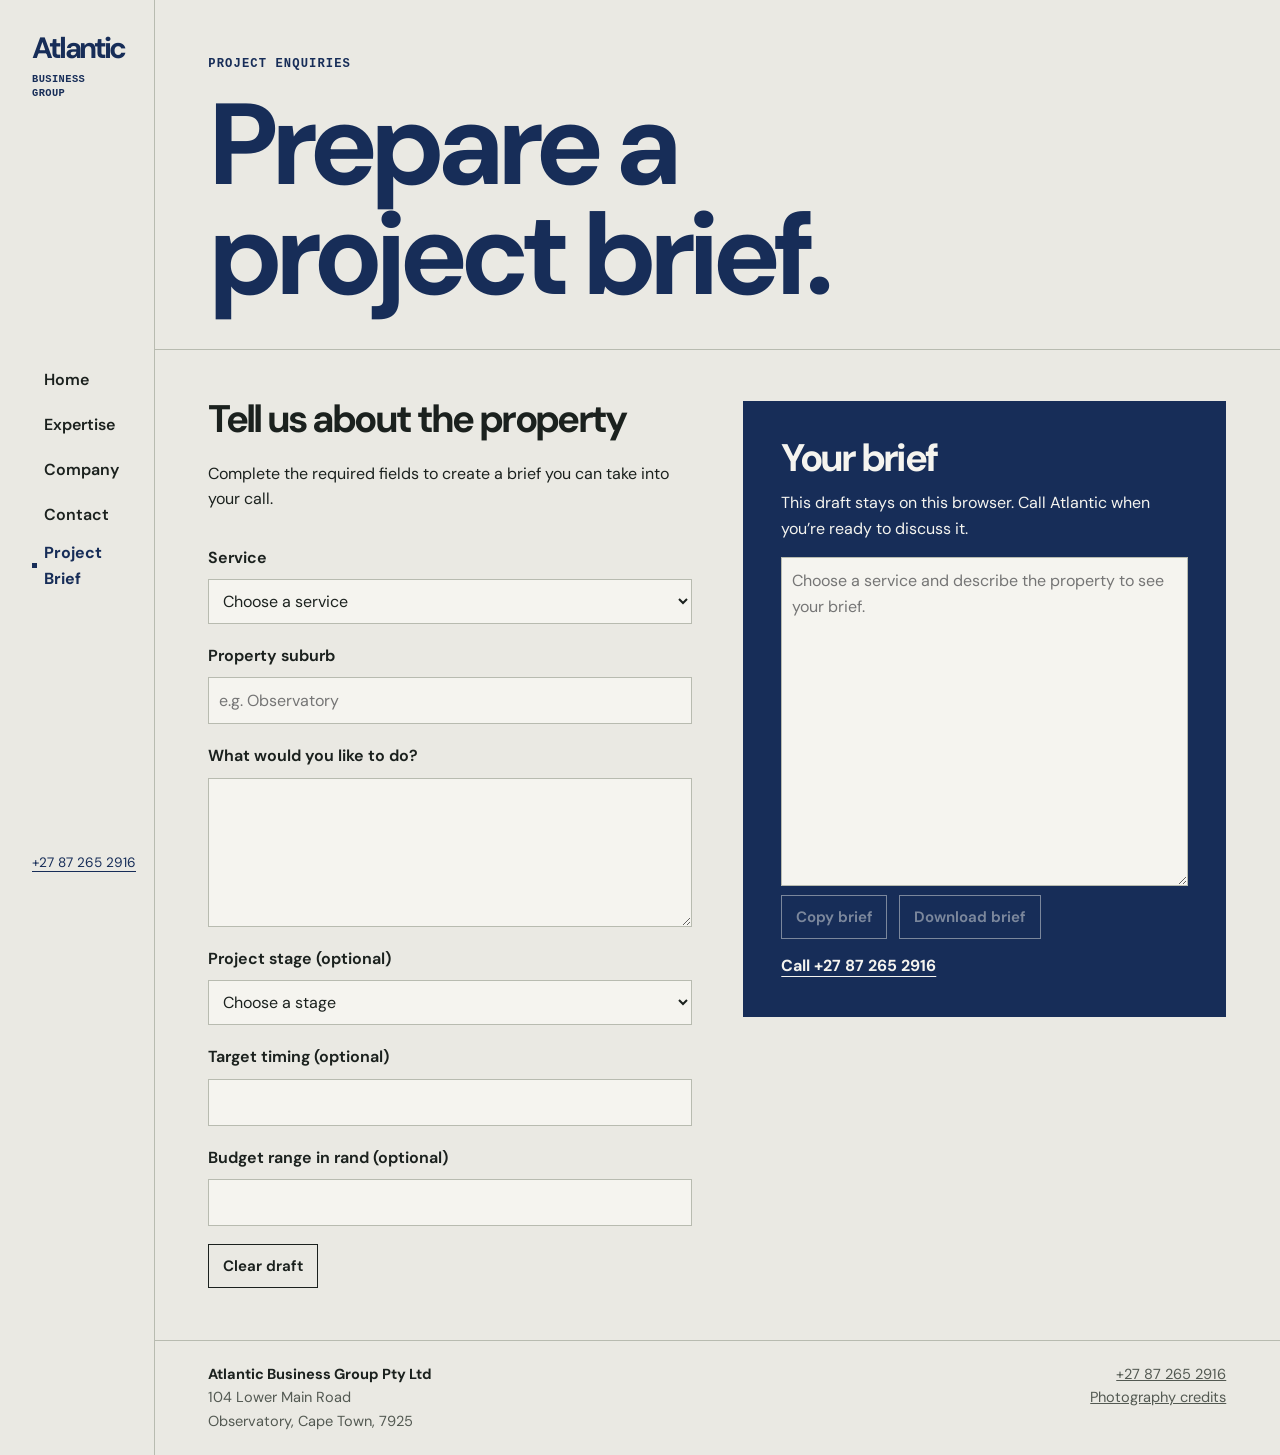
==== brief.html @ 95126a09 "Add Atlantic website and interactive project brief" ====
<!doctype html>
<html lang="en-ZA">
<head>
<meta charset="utf-8">
<meta name="viewport" content="width=device-width, initial-scale=1">
<meta name="description" content="Prepare a property development or renovation brief for Atlantic Business Group.">
<meta name="theme-color" content="#eae9e3">
<title>Project Brief | Atlantic Business Group</title>
<link rel="icon" href="assets/atlantic.png" type="image/png">
<link rel="stylesheet" href="assets/site.css">
<script defer src="assets/site.js"></script>
<script defer src="assets/brief.js"></script></head>
<body>
<a class="skip" href="#main">Skip to content</a>
<div class="shell">
<header class="sidebar">
<a href="index.html" class="wordmark" aria-label="Atlantic Business Group home">Atlantic<span>Business Group</span></a>
<button class="nav-toggle" type="button" aria-controls="navigation" aria-expanded="false" hidden>Menu</button>
<nav id="navigation" aria-label="Main navigation"><a href="index.html">Home</a><a href="expertise.html">Expertise</a><a href="company.html">Company</a><a href="contact.html">Contact</a><a aria-current="page" class="brief-nav" href="brief.html">Project Brief</a></nav>
<a class="sidebar-call" href="tel:+27872652916">+27 87 265 2916</a>
</header>
<div class="content">
<main id="main" tabindex="-1"><section class="page-heading"><p class="label">Project enquiries</p><h1>Prepare a<br>project brief.</h1></section>
<section class="brief-layout">
<form id="project-brief">
  <h2>Tell us about the property</h2>
  <p>Complete the required fields to create a brief you can take into your call.</p>
  <label for="service">Service</label><select id="service" name="service" required><option value="">Choose a service</option><option>Property development</option><option>Property renovation</option></select>
  <label for="location">Property suburb</label><input id="location" name="location" maxlength="100" required placeholder="e.g. Observatory">
  <label for="scope">What would you like to do?</label><textarea id="scope" name="scope" rows="5" maxlength="2000" required></textarea>
  <label for="stage">Project stage (optional)</label><select id="stage" name="stage"><option value="">Choose a stage</option><option>Exploring options</option><option>Property identified</option><option>Plans underway</option><option>Ready to discuss next steps</option></select>
  <label for="timing">Target timing (optional)</label><input id="timing" name="timing" maxlength="80">
  <label for="budget">Budget range in rand (optional)</label><input id="budget" name="budget" maxlength="100">
  <button class="brief-control" id="brief-clear" type="button">Clear draft</button>
</form>
<aside class="brief-aside" aria-labelledby="brief-preview-title">
  <h2 id="brief-preview-title">Your brief</h2>
  <p>This draft stays on this browser. Call Atlantic when you’re ready to discuss it.</p>
  <textarea id="brief-summary" aria-labelledby="brief-preview-title" rows="12" readonly placeholder="Choose a service and describe the property to see your brief."></textarea>
  <div class="brief-actions"><button type="button" class="brief-control" id="brief-copy" disabled>Copy brief</button><button type="button" class="brief-control" id="brief-download" disabled>Download brief</button></div><p role="status" id="brief-status"></p>
  <a class="text-link" href="tel:+27872652916">Call +27 87 265 2916</a>
</aside></section></main>
<footer class="footer">
<div><strong>Atlantic Business Group Pty Ltd</strong><address>104 Lower Main Road<br>Observatory, Cape Town, 7925</address></div>
<div class="footer-links"><a href="tel:+27872652916">+27 87 265 2916</a><a href="company.html#photography">Photography credits</a></div>
</footer>
</div>
</div>
</body>
</html>
---- assets/site.css ----
@font-face {
  font-family: "DM Sans";
  src: url(dm-sans-normal.woff2) format("woff2");
  font-weight: 400 700;
  font-display: swap;
}
:root {
  --paper: #eae9e3;
  --ink: #1b211e;
  --muted: #535952;
  --border: #b8bbb0;
  --navy: #172d58;
  --cloud: #f5f4ef;
  --gutter: clamp(1.4rem, 4.2vw, 5.5rem);
  --rail: clamp(9.2rem, 12vw, 13rem);
  --sans: "DM Sans", system-ui, sans-serif;
  --mono: ui-monospace, "Courier New", monospace;
}
*, *::before, *::after { box-sizing: border-box; }
[hidden] { display: none !important; }
body { margin: 0; background: var(--paper); color: var(--ink); font: 1rem/1.6 var(--sans); }
a { color: inherit; }
:focus-visible { outline: 2px solid currentColor; outline-offset: 5px; }
main:focus { outline: none; }
h1, h2, p, figure, dl, dd { margin: 0; }
h1, h2 { font-weight: 700; line-height: .96; letter-spacing: -.07em; }
h1 { font-size: clamp(4rem, 9vw, 9.6rem); }
h2 { font-size: clamp(2.4rem, 5vw, 5.2rem); }
address { font-style: normal; }
img { display: block; width: 100%; height: 100%; object-fit: cover; }
figcaption, .label {
  font-family: var(--mono);
  font-size: .76rem;
  font-weight: 600;
  line-height: 1.45;
  letter-spacing: .09em;
  text-transform: uppercase;
}
figcaption { padding-top: .55rem; color: var(--muted); }
.label { color: var(--navy); }
.skip { position: fixed; z-index: 5; top: .6rem; left: 1rem; transform: translateY(-180%); background: var(--cloud); padding: .5rem 1rem; }
.skip:focus { transform: none; }

.shell { max-width: 112rem; min-height: 100vh; margin-inline: auto; display: grid; grid-template-columns: var(--rail) minmax(0, 1fr); }
.sidebar {
  align-self: start;
  position: sticky;
  top: 0;
  min-height: 100svh;
  display: flex;
  flex-direction: column;
  align-items: flex-start;
  gap: 1.5rem;
  padding: 2.2rem clamp(1.05rem, 2.5vw, 2.8rem) 1.65rem;
  background: var(--paper);
  z-index: 2;
}
.content { border-left: 1px solid var(--border); min-width: 0; display: flex; flex-direction: column; }
.content > main { flex: 1; }
.wordmark { width: fit-content; color: var(--navy); text-decoration: none; font-size: clamp(1.65rem, 2.3vw, 2.5rem); letter-spacing: -.095em; font-weight: 700; line-height: .93; }
.wordmark span { display: block; margin-top: .6rem; font: 700 .65rem/1.35 var(--mono); letter-spacing: .04em; text-transform: uppercase; }
.sidebar nav { display: grid; align-content: center; align-self: stretch; flex: 1; gap: .4rem; }
.sidebar nav a { width: fit-content; min-height: 2.4rem; display: flex; align-items: center; gap: .45rem; font-weight: 600; text-decoration: none; }
.sidebar nav a::before { display: block; width: .32rem; height: .32rem; flex: none; background: transparent; content: ""; }
.sidebar nav a[aria-current="page"] { color: var(--navy); font-weight: 700; }
.sidebar nav a:hover::before, .sidebar nav a[aria-current="page"]::before { background: var(--navy); }
.sidebar-call { margin-top: auto; color: var(--navy); white-space: nowrap; font-size: .85rem; text-underline-offset: .3em; }
.nav-toggle { display: none; }

.opening { padding: clamp(2rem, 4.5vw, 4.9rem) var(--gutter) 2.25rem; display: grid; grid-template-columns: minmax(0, .94fr) minmax(0, 1.25fr); gap: clamp(1rem, 3vw, 4rem); align-items: center; }
.opening-copy { padding-block: 1.3rem; container-type: inline-size; }
.opening h1 { margin: 1.35rem 0 1.25rem; font-size: clamp(2.35rem, 15.6cqi, 7rem); }
.opening h1 span { color: var(--navy); white-space: nowrap; }
.intro-copy { max-width: 21rem; color: var(--muted); font-size: 1.05rem; }
.solid { display: inline-flex; align-items: center; min-height: 3rem; margin-top: 1.5rem; padding: .55rem .95rem; background: var(--navy); color: var(--cloud); text-decoration: none; font-weight: 700; }
.solid:hover { background: #294474; }
.opening-photo img { height: clamp(29rem, 43vw, 44rem); object-position: 48% 46%; filter: grayscale(100%) contrast(.94); }
.opening-photo figcaption { text-align: right; }
.service-index { padding: 2.05rem var(--gutter) 3.5rem; border-top: 1px solid var(--border); }
.service-index .label { margin-bottom: 1rem; }
.index-row { display: flex; justify-content: space-between; align-items: center; gap: .9rem; border-top: 1px solid var(--border); padding: 1rem .5rem 1rem 0; text-decoration: none; font-size: clamp(1.4rem, 3vw, 2.8rem); font-weight: 600; letter-spacing: -.045em; }
.index-row:last-child { border-bottom: 1px solid var(--border); }
.index-row:hover { color: var(--navy); background: #dedfd7; }
.row-action { color: var(--navy); font: 700 .77rem/1.2 var(--mono); text-transform: uppercase; letter-spacing: .05em; text-decoration: underline; text-underline-offset: .3em; }
.home-office { display: grid; grid-template-columns: 1.4fr 1fr; gap: 1rem; align-items: end; padding: 2.8rem var(--gutter); background: var(--navy); color: var(--cloud); }
.home-office .label { color: #e2e7f0; margin-bottom: .75rem; }
.home-office h2 { font-size: clamp(2.2rem, 4vw, 4.75rem); }
.home-office .text-link { margin-top: .4rem; }
.text-link { display: inline-block; font-weight: 700; text-underline-offset: .3em; }

.page-heading { padding: 3.5rem var(--gutter) 2.4rem; border-bottom: 1px solid var(--border); }
.page-heading h1 { margin-top: 1rem; color: var(--navy); }
.services { padding-inline: var(--gutter); }
.service-sheet { display: grid; grid-template-columns: minmax(0, .7fr) minmax(0, 1.3fr); align-items: center; gap: 2rem; padding-block: 2.5rem; scroll-margin-top: 1rem; }
.service-sheet + .service-sheet { border-top: 1px solid var(--border); }
.service-sheet figure img, .company-layout figure img { aspect-ratio: 5 / 4; object-position: center; }
.sheet-copy p, .company-copy p { max-width: 26rem; margin-block: 1rem; color: var(--muted); }
.sheet-copy h2, .company-copy h2 { font-size: clamp(2.1rem, 4.7vw, 5rem); }
.company-layout { display: grid; grid-template-columns: minmax(0, 1.14fr) minmax(0, 1fr); gap: 2rem; align-items: start; padding: 2.5rem var(--gutter); }
.company-layout figure img { filter: grayscale(100%); }
.registry { margin: 1.1rem 0 1.25rem; }
.registry > div { display: grid; grid-template-columns: 1fr auto; gap: 1rem; padding-block: .55rem; border-bottom: 1px solid var(--border); }
.registry dd { text-align: right; }
.credits { padding: 1.4rem var(--gutter) 3rem; border-top: 1px solid var(--border); }
.credits h2 { font-size: 1.8rem; margin-bottom: .5rem; }
.credits ul { padding-left: 1.15rem; }
.contact-hero { padding: 3.25rem var(--gutter) 3.55rem; color: var(--cloud); background: var(--navy); }
.contact-hero .label { color: #e2e7f0; }
.contact-hero h1 { margin-block: 1rem; }
.phone-large { display: inline-block; font-size: clamp(1.55rem, 4.5vw, 4.3rem); font-weight: 600; letter-spacing: -.04em; text-underline-offset: .2em; text-decoration-thickness: 1px; }
.contact-hero > p:last-child { margin-top: 1.1rem; max-width: 29rem; }
.contact-info { display: grid; grid-template-columns: 1fr 1fr; gap: 2rem; padding: 2.7rem var(--gutter) 3.6rem; }
.contact-info h2 { font-size: 2.4rem; margin-bottom: .7rem; }
.contact-info address { margin-bottom: .6rem; }

.footer { padding: 1.4rem var(--gutter); display: flex; justify-content: space-between; gap: 1rem; border-top: 1px solid var(--border); color: var(--muted); font-size: .91rem; }
.footer strong { color: var(--ink); }
.footer-links { display: grid; align-content: start; justify-items: end; }

@media (max-width: 1050px) and (min-width: 761px) {
  :root { --gutter: 1.8rem; }
  .opening { gap: 1rem; }
}
@media (max-width: 760px) {
  .shell { display: block; }
  .content { border-left: 0; }
  .sidebar { position: relative; min-height: 0; display: grid; grid-template-columns: 1fr auto; gap: .8rem; align-items: center; padding: 1rem var(--gutter); border-bottom: 1px solid var(--border); }
  .sidebar nav { grid-column: 1 / -1; display: flex; flex-wrap: wrap; column-gap: .9rem; }
  .sidebar.is-enhanced nav:not(.is-open) { display: none; }
  .sidebar-call { display: none; }
  .nav-toggle { display: inline-flex; padding: .45rem .8rem; background: transparent; border: 1px solid var(--navy); color: var(--navy); font: 700 .85rem/1.5 var(--sans); }
  .opening { padding-top: 1.15rem; grid-template-columns: 1fr; gap: 1rem; }
  .opening h1 { font-size: clamp(2.5rem, 10vw, 5rem); margin-block: .9rem; }
  .opening-photo img { height: auto; aspect-ratio: 5 / 4; }
  .opening-photo figcaption { text-align: left; }
  .home-office, .service-sheet, .company-layout, .contact-info { grid-template-columns: 1fr; }
  .page-heading { padding-top: 2.4rem; }
  .page-heading h1, .contact-hero h1 { font-size: clamp(3.25rem, 10.5vw, 6rem); }
  .contact-info { gap: 1.25rem; }
  .footer-links { justify-items: start; }
  .footer { flex-wrap: wrap; }
}

.brief-layout { display:grid; grid-template-columns:repeat(2,minmax(0,1fr)); gap:clamp(1.5rem,4vw,4rem); padding:clamp(1.5rem,4vw,5rem) var(--gutter); align-items:start; }
.brief-layout h2 { font-size:clamp(1.8rem,3vw,3rem); }
.brief-layout p { margin-block:.85rem; }
#project-brief { display:grid; gap:.55rem; }
#project-brief label { font-weight:650; margin-top:.65rem; }
.brief-layout textarea,.brief-layout input,.brief-layout select { display:block; width:100%; min-height:2.8rem; background:var(--cloud); color:var(--ink); border:1px solid var(--border); border-radius:0; padding:.6rem; font:inherit; }
.brief-layout textarea { resize:vertical; }
.brief-aside { padding:clamp(1.2rem,3vw,2.4rem); background:var(--navy); color:var(--cloud); }
.brief-actions { display:flex; flex-wrap:wrap; gap:.75rem; }
.brief-control { width:fit-content; margin-top:.6rem; border:1px solid currentColor; background:transparent; color:inherit; min-height:2.75rem; padding:.55rem .85rem; font:650 .94rem var(--sans); cursor:pointer; }
.brief-control:disabled { opacity:.45; cursor:default; }
#brief-summary { margin-top:1rem; }
@media (max-width:760px) { .brief-layout { grid-template-columns:1fr; } }

.opening-actions { display:flex; flex-wrap:wrap; gap:.6rem; margin-top:1.4rem; }
.opening-actions .solid { margin-top:0; border:1px solid var(--navy); }
.opening-actions .secondary { background:transparent; color:var(--navy); }
.opening-actions .secondary:hover { background:var(--cloud); }
.service-guide { border-block:1px solid var(--border); padding:.7rem 0; margin:1rem 0; }
.service-guide summary { cursor:pointer; font-weight:700; }
.service-guide ul { padding-left:1.3rem; }
.contact-brief { display:inline-block; margin-top:1rem; font-weight:700; text-underline-offset:.3em; }
@media(min-width:761px) {
  .opening-photo { padding:0 0 .8rem .8rem; border-left:1px solid var(--border); border-bottom:1px solid var(--border); }
  .opening-photo img { filter:grayscale(100%) contrast(1.03); }
  .service-sheet:nth-child(2) { grid-template-columns:minmax(0,1.15fr) minmax(0,.85fr); }
  .service-sheet:nth-child(2) figure { grid-column:1; grid-row:1; }
  .service-sheet:nth-child(2) .sheet-copy { grid-column:2; grid-row:1; }
}
.first-conversation { display:grid; grid-template-columns:minmax(0,1.25fr) minmax(0,1fr); gap:clamp(1.5rem,5vw,5rem); align-items:center; padding:2.75rem var(--gutter); border-top:1px solid var(--border); background:var(--cloud); }
.first-conversation img { height:auto; aspect-ratio:3/2; }
.first-conversation h2 { color:var(--navy); margin:.7rem 0 1rem; font-size:clamp(2.2rem,4.3vw,4.35rem); }
.first-conversation div > p:not(.label) { margin-bottom:1rem; max-width:28rem; }
@media(max-width:760px) { .first-conversation { grid-template-columns:1fr; } }
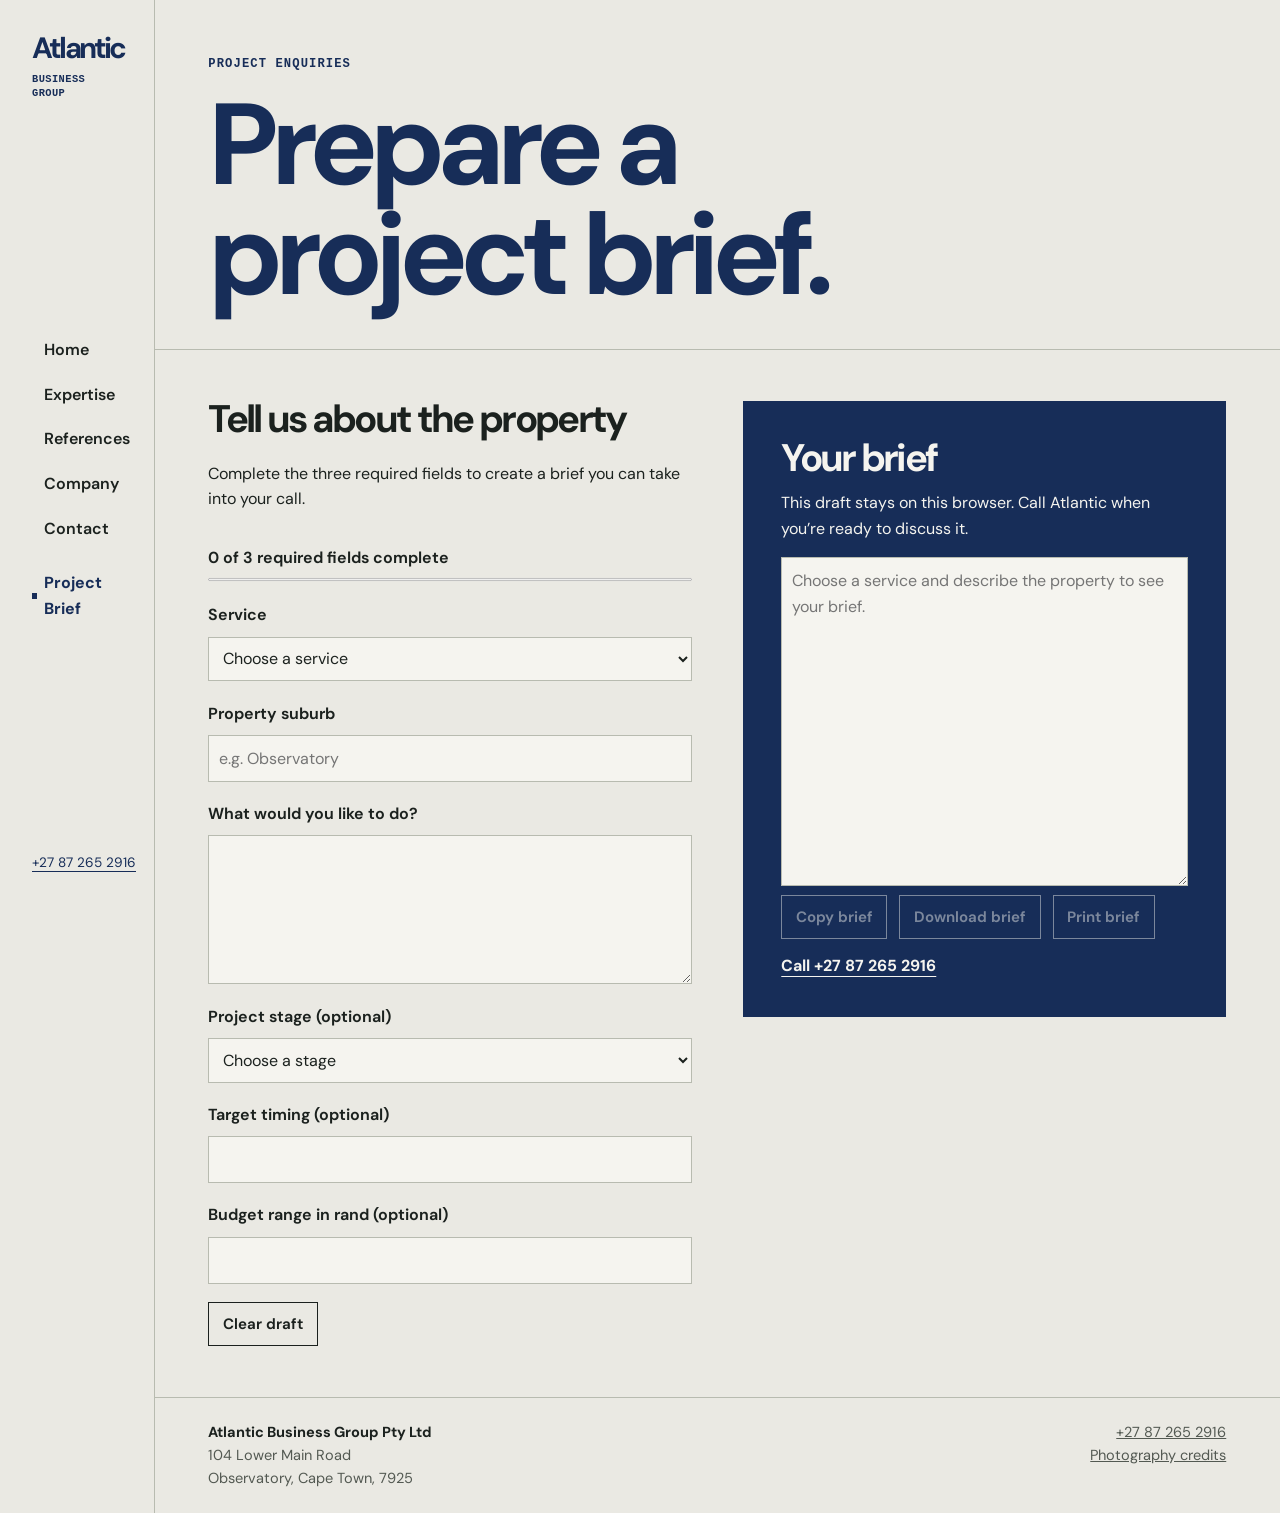
==== commit 5fc4268d: "Refine Atlantic site and add architecture references" ====
--- a/brief.html
+++ b/brief.html
@@ -10,13 +10,13 @@
 <link rel="stylesheet" href="assets/site.css">
 <script defer src="assets/site.js"></script>
 <script defer src="assets/brief.js"></script></head>
-<body>
+<body class="brief-page">
 <a class="skip" href="#main">Skip to content</a>
 <div class="shell">
 <header class="sidebar">
 <a href="index.html" class="wordmark" aria-label="Atlantic Business Group home">Atlantic<span>Business Group</span></a>
 <button class="nav-toggle" type="button" aria-controls="navigation" aria-expanded="false" hidden>Menu</button>
-<nav id="navigation" aria-label="Main navigation"><a href="index.html">Home</a><a href="expertise.html">Expertise</a><a href="company.html">Company</a><a href="contact.html">Contact</a><a aria-current="page" class="brief-nav" href="brief.html">Project Brief</a></nav>
+<nav id="navigation" aria-label="Main navigation"><a href="index.html">Home</a><a href="expertise.html">Expertise</a><a href="references.html">References</a><a href="company.html">Company</a><a href="contact.html">Contact</a><a aria-current="page" class="brief-nav" href="brief.html">Project Brief</a></nav>
 <a class="sidebar-call" href="tel:+27872652916">+27 87 265 2916</a>
 </header>
 <div class="content">
@@ -24,7 +24,8 @@
 <section class="brief-layout">
 <form id="project-brief">
   <h2>Tell us about the property</h2>
-  <p>Complete the required fields to create a brief you can take into your call.</p>
+  <p>Complete the three required fields to create a brief you can take into your call.</p>
+<div class="brief-progress"><label for="brief-meter" id="brief-progress-text">0 of 3 required fields complete</label><progress id="brief-meter" max="3" value="0"></progress></div>
   <label for="service">Service</label><select id="service" name="service" required><option value="">Choose a service</option><option>Property development</option><option>Property renovation</option></select>
   <label for="location">Property suburb</label><input id="location" name="location" maxlength="100" required placeholder="e.g. Observatory">
   <label for="scope">What would you like to do?</label><textarea id="scope" name="scope" rows="5" maxlength="2000" required></textarea>
@@ -37,7 +38,7 @@
   <h2 id="brief-preview-title">Your brief</h2>
   <p>This draft stays on this browser. Call Atlantic when you’re ready to discuss it.</p>
   <textarea id="brief-summary" aria-labelledby="brief-preview-title" rows="12" readonly placeholder="Choose a service and describe the property to see your brief."></textarea>
-  <div class="brief-actions"><button type="button" class="brief-control" id="brief-copy" disabled>Copy brief</button><button type="button" class="brief-control" id="brief-download" disabled>Download brief</button></div><p role="status" id="brief-status"></p>
+  <div class="brief-actions"><button type="button" class="brief-control" id="brief-copy" disabled>Copy brief</button><button type="button" class="brief-control" id="brief-download" disabled>Download brief</button><button type="button" class="brief-control" id="brief-print" disabled>Print brief</button></div><pre id="brief-printout" hidden></pre><p role="status" id="brief-status"></p>
   <a class="text-link" href="tel:+27872652916">Call +27 87 265 2916</a>
 </aside></section></main>
 <footer class="footer">
--- a/assets/site.css
+++ b/assets/site.css
@@ -175,3 +175,69 @@
 .first-conversation h2 { color:var(--navy); margin:.7rem 0 1rem; font-size:clamp(2.2rem,4.3vw,4.35rem); }
 .first-conversation div > p:not(.label) { margin-bottom:1rem; max-width:28rem; }
 @media(max-width:760px) { .first-conversation { grid-template-columns:1fr; } }
+
+/* Architecture references and project enquiry */
+.opening { align-items:stretch; padding-top:clamp(2rem,3.5vw,4.5rem); gap:clamp(1rem,3.5vw,4rem); }
+.opening-copy { align-self:center; }
+.opening-photo { border-left:0; border-bottom:0; padding:0; display:grid; align-content:start; }
+.opening-photo img { filter:none; object-position:56% 46%; }
+.opening-photo figcaption { display:flex; justify-content:space-between; flex-wrap:wrap; gap:.4rem 1rem; text-align:start; }
+.opening-photo figcaption a { text-underline-offset:.23em; }
+.sidebar nav .brief-nav { margin-top:1rem; }
+.reference-preview { padding:clamp(2.8rem,5vw,5.25rem) var(--gutter); background:var(--navy); color:var(--cloud); }
+.reference-preview .label,.reference-preview figcaption { color:#e2e7f0; }
+.section-line { display:flex; align-items:end; justify-content:space-between; flex-wrap:wrap; gap:1rem; margin-bottom:1.6rem; }
+.section-line h2,.consultation-faq h2 { margin-top:.6rem; }
+.rule-link { display:inline-block; width:fit-content; padding-bottom:.3rem; border-bottom:1px solid currentColor; font-weight:700; text-decoration:none; }
+.rule-link:hover { opacity:.76; }
+.reference-strip { display:grid; grid-template-columns:1.3fr 1fr .8fr; gap:clamp(.7rem,1.7vw,1.6rem); }
+.reference-strip a { text-decoration:none; min-width:0; }
+.reference-strip img { aspect-ratio:5/4; height:auto; object-fit:cover; }
+.reference-strip a:hover figcaption { text-decoration:underline; text-underline-offset:.28em; }
+.references-heading > p:last-child { margin-top:1.25rem; max-width:38rem; color:var(--muted); }
+.reference-collection { padding:2rem var(--gutter) 4rem; }
+.reference-filter { display:flex; flex-wrap:wrap; align-items:center; gap:.55rem; margin-bottom:1.8rem; }
+.reference-filter p { margin-left:auto; color:var(--muted); }
+.reference-filter button,.reference-dialog button { border:1px solid currentColor; background:none; color:inherit; padding:.55rem .85rem; min-height:2.75rem; font:inherit; cursor:pointer; }
+.reference-filter button[aria-pressed="true"] { background:var(--navy); color:var(--cloud); border-color:var(--navy); }
+.reference-grid { display:grid; grid-template-columns:1fr 1fr; column-gap:clamp(1rem,4vw,3rem); row-gap:2.5rem; }
+.reference-grid article { scroll-margin-top:1rem; border-top:1px solid var(--border); padding-top:.8rem; }
+.reference-image { display:block; background:var(--border); overflow:hidden; }
+.reference-image img { height:auto; aspect-ratio:4/3; transition:transform .24s; }
+.reference-image:hover img { transform:scale(1.025); }
+.reference-grid h2 { margin:.55rem 0; color:var(--navy); font-size:clamp(1.65rem,3vw,2.8rem); }
+.reference-grid article > p { color:var(--muted); max-width:33rem; }
+.reference-dialog { width:min(94%,65rem); max-height:94dvh; overflow:auto; padding:.9rem; border:1px solid #ffffff55; background:#161b21; color:#f4f1e9; }
+.reference-dialog::backdrop { background:#111720e8; }
+.reference-dialog form { display:flex; justify-content:end; margin-bottom:.65rem; }
+.reference-dialog img { max-height:68dvh; height:auto; object-fit:contain; }
+.reference-dialog figcaption { color:inherit; }
+.reference-dialog-nav { display:flex; align-items:center; justify-content:space-between; gap:.5rem; margin-top:.75rem; }
+.consultation-faq { display:grid; grid-template-columns:1fr 1.2fr; padding:2.7rem var(--gutter) 3.5rem; gap:2rem; background:var(--cloud); border-top:1px solid var(--border); }
+.questions details { border-bottom:1px solid var(--border); padding:.8rem 0; }
+.questions details:first-child { border-top:1px solid var(--border); }
+.questions summary { cursor:pointer; font-weight:700; }
+.questions p { padding:.45rem 0 0 1rem; color:var(--muted); }
+.questions .rule-link { margin-top:1.1rem; }
+.brief-progress { display:grid; gap:.35rem; }
+.brief-progress progress { width:100%; height:.45rem; accent-color:var(--navy); }
+@media(min-width:761px) { .brief-aside { position:sticky; top:1.25rem; } }
+@media(max-width:760px) {
+  .sidebar nav .brief-nav { margin-top:0; }
+  .consultation-faq { grid-template-columns:1fr; gap:1.2rem; }
+}
+@media(max-width:560px) {
+  .reference-grid { grid-template-columns:1fr; }
+  .reference-strip { grid-template-columns:1fr 1fr; }
+  .reference-strip > a:first-child { grid-column:1/-1; }
+  .reference-strip > a:first-child img { aspect-ratio:16/9; }
+  .reference-filter p { flex-basis:100%; margin-left:0; }
+}
+@media(prefers-reduced-motion:reduce) { .reference-image img { transition:none; } }
+@media print {
+  .brief-page { background:white; color:black; }
+  .brief-page :is(.shell,.content,.brief-layout) { display:block; padding:0; border:0; }
+  .brief-page :is(.sidebar,.footer,.skip,.page-heading,#project-brief,.brief-aside > :not(#brief-printout)) { display:none!important; }
+  .brief-aside { position:static; background:white; color:black; padding:0; }
+  #brief-printout[hidden] { display:block!important; white-space:pre-wrap; overflow-wrap:anywhere; font:12pt/1.5 var(--sans); }
+}
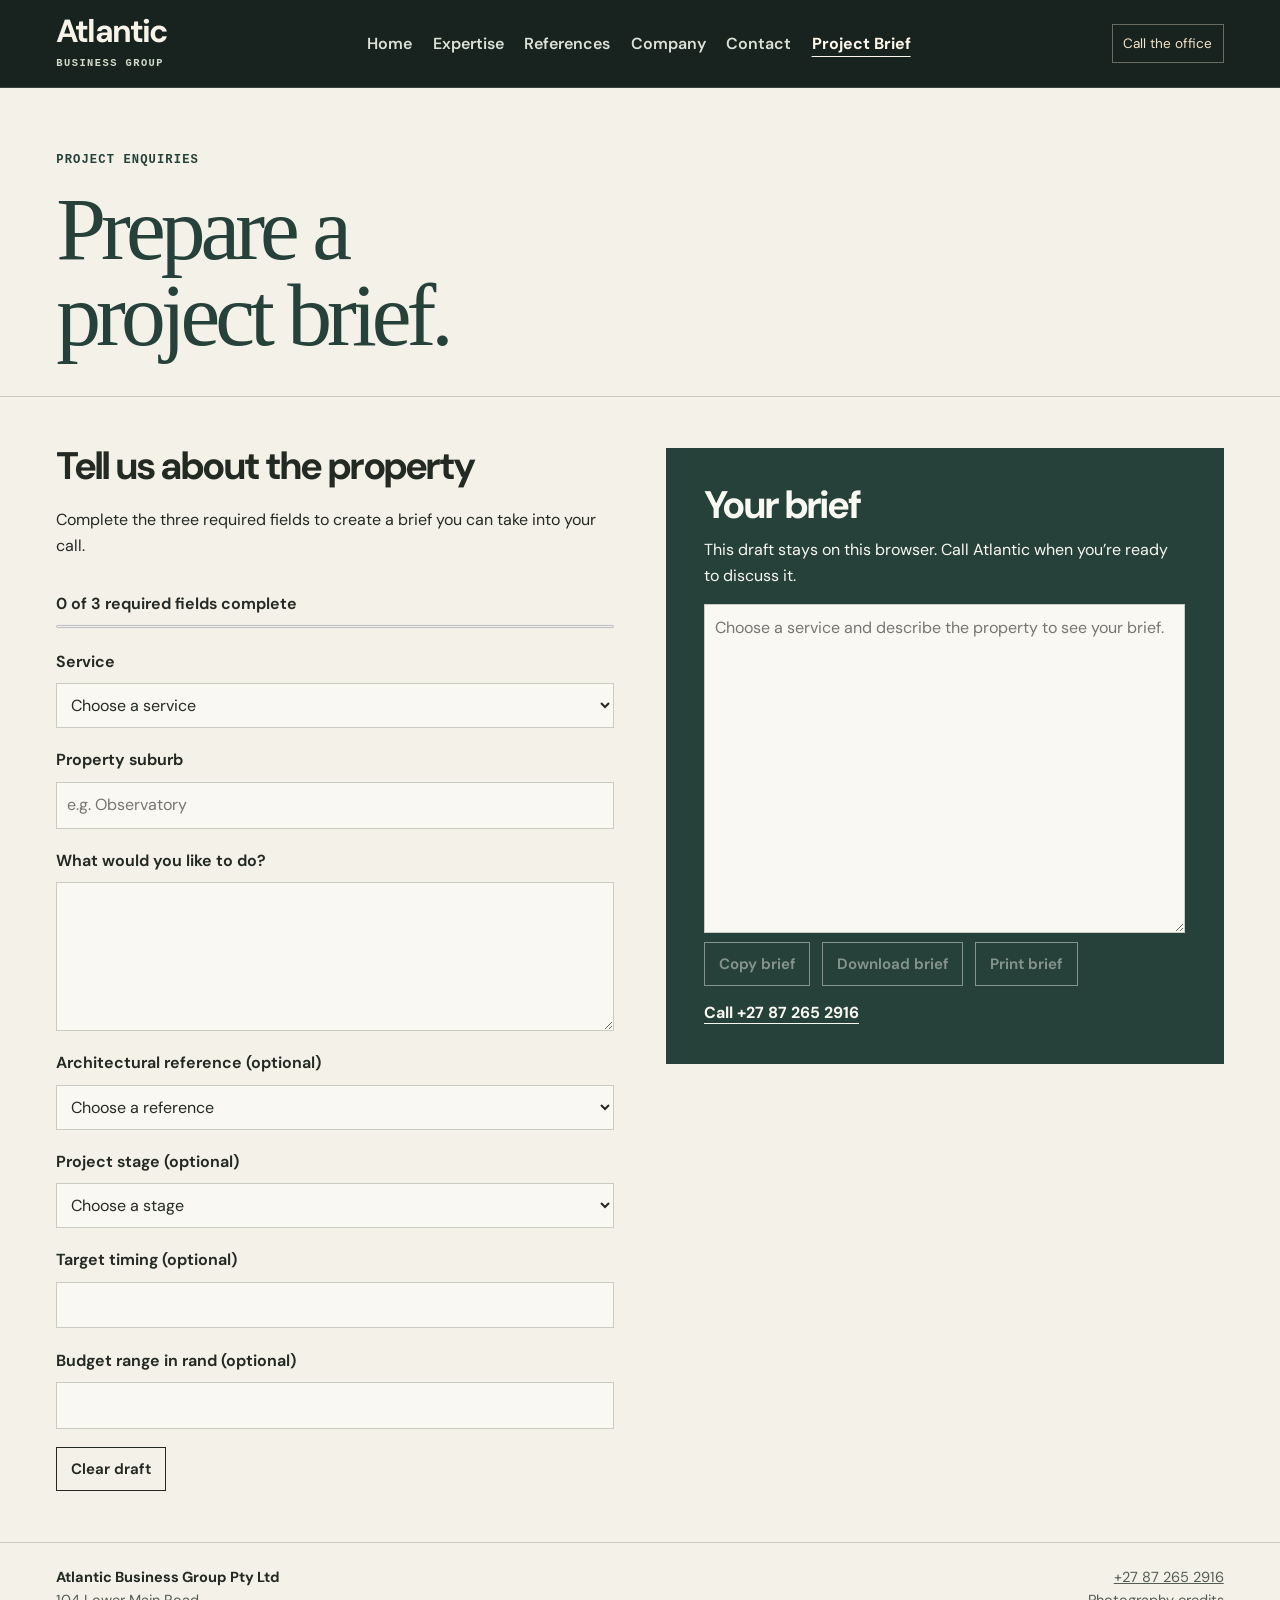
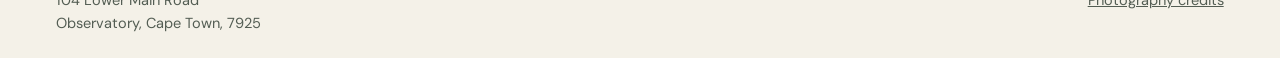
==== commit 3d405238: "Add 3D architectural photo studio and reference briefs" ====
--- a/brief.html
+++ b/brief.html
@@ -4,20 +4,21 @@
 <meta charset="utf-8">
 <meta name="viewport" content="width=device-width, initial-scale=1">
 <meta name="description" content="Prepare a property development or renovation brief for Atlantic Business Group.">
-<meta name="theme-color" content="#eae9e3">
+<meta name="theme-color" content="#18231f">
 <title>Project Brief | Atlantic Business Group</title>
 <link rel="icon" href="assets/atlantic.png" type="image/png">
 <link rel="stylesheet" href="assets/site.css">
 <script defer src="assets/site.js"></script>
-<script defer src="assets/brief.js"></script></head>
-<body class="brief-page">
+<script defer src="assets/brief.js"></script><link rel="stylesheet" href="assets/atlantic-studio.css">
+</head>
+<body class="brief-page atlantic-studio">
 <a class="skip" href="#main">Skip to content</a>
 <div class="shell">
 <header class="sidebar">
 <a href="index.html" class="wordmark" aria-label="Atlantic Business Group home">Atlantic<span>Business Group</span></a>
 <button class="nav-toggle" type="button" aria-controls="navigation" aria-expanded="false" hidden>Menu</button>
 <nav id="navigation" aria-label="Main navigation"><a href="index.html">Home</a><a href="expertise.html">Expertise</a><a href="references.html">References</a><a href="company.html">Company</a><a href="contact.html">Contact</a><a aria-current="page" class="brief-nav" href="brief.html">Project Brief</a></nav>
-<a class="sidebar-call" href="tel:+27872652916">+27 87 265 2916</a>
+<a class="sidebar-call" href="tel:+27872652916">Call the office</a>
 </header>
 <div class="content">
 <main id="main" tabindex="-1"><section class="page-heading"><p class="label">Project enquiries</p><h1>Prepare a<br>project brief.</h1></section>
@@ -29,6 +30,7 @@
   <label for="service">Service</label><select id="service" name="service" required><option value="">Choose a service</option><option>Property development</option><option>Property renovation</option></select>
   <label for="location">Property suburb</label><input id="location" name="location" maxlength="100" required placeholder="e.g. Observatory">
   <label for="scope">What would you like to do?</label><textarea id="scope" name="scope" rows="5" maxlength="2000" required></textarea>
+  <label for="reference">Architectural reference (optional)</label><select id="reference" name="reference"><option value="">Choose a reference</option><option value="residence">Timber and glass at dusk</option><option value="facade">Stepped concrete façade</option><option value="interior">Material continuity</option><option value="detail">Light around a staircase</option></select>
   <label for="stage">Project stage (optional)</label><select id="stage" name="stage"><option value="">Choose a stage</option><option>Exploring options</option><option>Property identified</option><option>Plans underway</option><option>Ready to discuss next steps</option></select>
   <label for="timing">Target timing (optional)</label><input id="timing" name="timing" maxlength="80">
   <label for="budget">Budget range in rand (optional)</label><input id="budget" name="budget" maxlength="100">
--- a/assets/atlantic-studio.css
+++ b/assets/atlantic-studio.css
@@ -0,0 +1,116 @@
+
+.atlantic-studio {
+  --ink:#232923; --paper:#f4f1e8; --cloud:#faf8f2; --muted:#535d53; --border:#c9ccc0;
+  --navy:#254139; --forest:#254139; --line:#c9ccc0;
+  --studio-dark:#18231f; --studio-white:#f8f3e8; --studio-accent:#e5c391;
+  --studio-serif:Georgia,"Times New Roman",serif;
+  --gutter:clamp(1rem,4.4vw,5.2rem);
+}
+.atlantic-studio .shell,.atlantic-studio .gallery-shell { display:block; max-width:112rem; width:100%; margin-inline:auto; }
+.atlantic-studio .content { border:0; }
+.atlantic-studio .sidebar {
+  position:relative; inset:auto; min-height:0; display:grid; grid-template-columns:auto 1fr auto; align-items:center;
+  gap:1rem clamp(.7rem,2vw,2rem); background:var(--studio-dark); color:var(--studio-white);
+  padding:1.05rem var(--gutter); border-bottom:1px solid #d5dcc52b;
+}
+.atlantic-studio .wordmark { color:var(--studio-white); letter-spacing:-.06em; font-size:2rem; }
+.atlantic-studio .wordmark span { color:#d4d9cb; letter-spacing:.14em; }
+.atlantic-studio .sidebar nav { display:flex; flex-wrap:wrap; justify-content:center; align-items:center; gap:.1rem clamp(.55rem,1.6vw,1.6rem); }
+.atlantic-studio .sidebar nav a { display:inline-flex; min-height:2.75rem; margin:0; color:#dbe1d6; text-decoration:none; white-space:nowrap; }
+.atlantic-studio .sidebar nav a::before { display:none; }
+.atlantic-studio .sidebar nav a[aria-current="page"],.atlantic-studio .sidebar nav a:hover { color:#fff9eb; text-decoration:underline; text-underline-offset:.45em; }
+.atlantic-studio .sidebar-call { margin:0; color:#f4e4c8; padding:.45rem .65rem; border:1px solid #e7d5bd67; text-decoration:none; }
+.atlantic-studio .sidebar-call:hover { background:#ffffff17; }
+.atlantic-studio .nav-toggle { color:var(--studio-white); background:none; border:1px solid #e7d5bd67; }
+.atlantic-studio .page-heading h1,.atlantic-studio .gallery-heading h1,.atlantic-studio .contact-hero h1 {
+  font:400 clamp(2.9rem,7vw,7.15rem)/.96 var(--studio-serif); letter-spacing:-.056em; overflow-wrap:anywhere;
+}
+.atlantic-studio .page-heading { padding-top:clamp(2.2rem,5vw,5rem); }
+.atlantic-studio .contact-hero { background:var(--studio-dark); }
+.atlantic-studio .footer { background:var(--paper); border-top:1px solid var(--border); }
+.studio-hero {
+  display:grid; grid-template-columns:minmax(0,.75fr) minmax(0,1.55fr); gap:clamp(1.2rem,4vw,4.5rem);
+  padding:clamp(1.65rem,5vw,5.4rem) var(--gutter) clamp(2.4rem,5vw,5.4rem);
+  background:var(--studio-dark); color:var(--studio-white);
+}
+.studio-intro { align-self:center; min-width:0; }
+.studio-intro .label,.studio-contact .label { color:var(--studio-accent); }
+.studio-intro h1 { font:400 clamp(2.8rem,5.25vw,6.6rem)/.98 var(--studio-serif); letter-spacing:-.067em; margin:.75rem 0 1rem; overflow-wrap:anywhere; }
+.studio-intro h1 em { color:var(--studio-accent); }
+.studio-intro > p:not(.label) { max-width:29ch; color:#d9dfd3; font-size:clamp(1rem,1.4vw,1.15rem); }
+.studio-actions { display:flex; flex-wrap:wrap; gap:.8rem 1.2rem; align-items:center; margin-top:1.35rem; }
+.studio-button { display:inline-flex; min-height:2.8rem; align-items:center; padding:.65rem .95rem; background:var(--studio-accent); color:#1e281f; font-weight:700; text-decoration:none; }
+.studio-button:hover { background:#f1d7ac; }
+.studio-text-link,.studio-reference-link { display:inline-block; font-weight:650; text-underline-offset:.3em; }
+.studio-text-link:hover,.studio-reference-link:hover { text-decoration-thickness:2px; }
+
+.photo-studio { min-width:0; align-self:center; }
+.studio-stage {
+  position:relative; display:grid; grid-template-rows:minmax(0,1fr); place-items:center; overflow:hidden;
+  min-height:19rem; aspect-ratio:1.72; padding:clamp(.9rem,3vw,2.7rem) clamp(.7rem,3vw,3rem) 2.65rem;
+  perspective:920px; background:#273833; border:1px solid #d1decb3d;
+}
+.studio-stage::before {
+  position:absolute; content:""; inset:12% 10% 17%; transform:translate(1.1%,4%) scale(.96);
+  border:1px solid #d2b78e63; pointer-events:none;
+}
+.studio-frame {
+  position:relative; width:100%; height:100%; min-height:0; max-height:31rem; margin:0; transform-style:preserve-3d;
+  transform:rotateX(var(--tilt-x,0deg)) rotateY(var(--tilt-y,0deg)); transition:transform .38s cubic-bezier(.2,.72,.28,1);
+  background:#34443d; box-shadow:0 14px 28px #0c1714b5;
+}
+.studio-frame::after {
+  content:""; position:absolute; inset:0; transform:translateZ(-.45rem); border:1px solid #bda78299;
+  background:#4a5144; pointer-events:none;
+}
+.studio-frame img { display:block; width:100%; height:100%; object-fit:cover; object-position:50% 54%; transform:translateZ(.1rem); }
+.studio-stage-meta { display:flex; justify-content:space-between; gap:.5rem; position:absolute; bottom:.55rem; left:1rem; right:1rem; color:#e2e5d9; font-size:.75rem; font-weight:700; letter-spacing:.07em; text-transform:uppercase; }
+.studio-panel { display:flex; flex-wrap:wrap; justify-content:space-between; align-items:start; gap:.6rem 1rem; padding:.75rem 0 .9rem; }
+.studio-captions h2 { font:400 clamp(1.15rem,2vw,1.8rem)/1.14 var(--studio-serif); letter-spacing:-.015em; }
+.studio-captions p { color:#c4d0c3; max-width:37ch; font-size:.93rem; margin-top:.25rem; }
+.studio-view-actions,.studio-orbit { display:flex; align-items:center; flex-wrap:wrap; gap:.45rem; }
+.studio-view-actions a { color:var(--studio-accent); font-size:.9rem; margin-right:.25rem; padding:.38rem 0; }
+.studio-orbit button,.studio-thumbs button { color:inherit; background:none; border:1px solid #d2dfcd4d; cursor:pointer; font:inherit; }
+.studio-orbit button { min-width:2.3rem; min-height:2.45rem; padding:.35rem .55rem; font-size:.85rem; }
+.studio-orbit button:hover,.studio-thumbs button:hover { border-color:var(--studio-accent); }
+.studio-thumbs { display:grid; grid-template-columns:repeat(4,minmax(0,1fr)); gap:.5rem; }
+.studio-thumbs button { min-width:0; padding:.3rem; text-align:left; }
+.studio-thumbs button[aria-pressed="true"] { border-color:var(--studio-accent); background:#e5c3911e; }
+.studio-thumbs img { display:block; aspect-ratio:5/2; object-fit:cover; width:100%; height:auto; }
+.studio-thumbs span { display:block; margin:.26rem .05rem .08rem; font-size:.77rem; line-height:1.25; }
+
+.studio-services {
+  display:grid; grid-template-columns:minmax(0,.75fr) minmax(0,1.4fr); gap:clamp(1rem,5vw,5rem);
+  padding:clamp(2.5rem,6vw,6rem) var(--gutter); background:var(--paper);
+}
+.studio-services h2,.studio-contact h2 { font:400 clamp(2.35rem,5vw,5.35rem)/.98 var(--studio-serif); letter-spacing:-.05em; margin-top:.7rem; }
+.studio-service-list { border-top:1px solid var(--border); }
+.studio-service-list article { border-bottom:1px solid var(--border); padding:1.15rem 0; }
+.studio-service-list h3 { margin:0; font-size:clamp(1.35rem,2.6vw,2.45rem); line-height:1.1; }
+.studio-service-list h3 a { text-decoration:none; }
+.studio-service-list h3 a:hover { text-decoration:underline; }
+.studio-service-list p { margin:.5rem 0 .55rem; color:var(--muted); }
+.studio-contact { display:flex; justify-content:space-between; align-items:center; flex-wrap:wrap; gap:1rem;
+  background:#294139; color:var(--studio-white); padding:clamp(1.8rem,4vw,3.7rem) var(--gutter);
+}
+.studio-reference-link { margin-top:.6rem; }
+
+@media (max-width: 1020px) {
+  .atlantic-studio .sidebar { grid-template-columns:1fr auto; }
+  .atlantic-studio .sidebar nav { grid-column:1/-1; justify-content:start; }
+  .atlantic-studio .sidebar-call { display:none; }
+  .atlantic-studio .sidebar.is-enhanced .nav-toggle { display:inline-flex; align-items:center; justify-content:center; }
+  .atlantic-studio .sidebar.is-enhanced nav:not(.is-open) { display:none; }
+}
+@media (max-width: 860px) {
+  .studio-hero { grid-template-columns:1fr; }
+  .studio-intro h1 { font-size:clamp(2.65rem,9vw,5.2rem); }
+  .studio-stage { min-height:0; aspect-ratio:1.55; }
+}
+@media (max-width: 550px) {
+  .studio-services { grid-template-columns:1fr; }
+  .studio-thumbs { grid-template-columns:repeat(2,minmax(0,1fr)); }
+  .studio-panel { gap:.8rem; }
+}
+@media (prefers-reduced-motion: reduce) { .studio-frame { transition:none; } }
+@media print { .atlantic-studio.brief-page { background:white; color:black; } }
